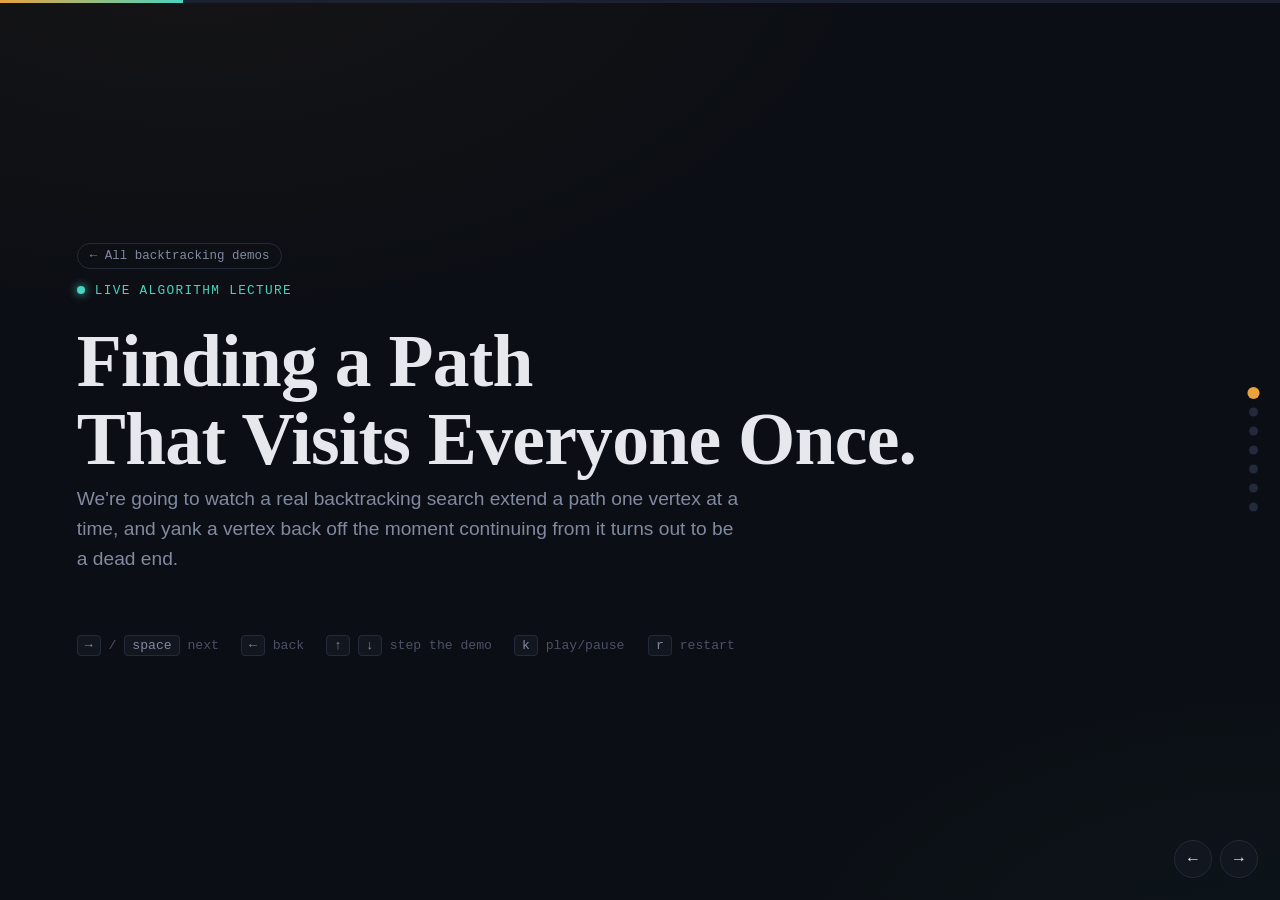
==== hamiltonian-path/index.html @ 995cb566 "first commit, backtracking algo" ====
<!DOCTYPE html>
<html lang="en">
<head>
<meta charset="UTF-8">
<meta name="viewport" content="width=device-width, initial-scale=1.0">
<title>Backtracking, Live &mdash; Hamiltonian Path</title>
<link rel="stylesheet" href="css/style.css">
</head>
<body>

<div class="reveal-deck">

  <!-- ============================================================== -->
  <section class="slide" id="slide-title">
    <a class="hub-link" href="../index.html">&larr; All backtracking demos</a>
    <div class="title-mark"><span class="dot"></span> LIVE ALGORITHM LECTURE</div>
    <h1 class="animate-in">Finding a Path<br>That Visits Everyone Once.</h1>
    <p class="lede animate-in">We're going to watch a real backtracking search extend a
      path one vertex at a time, and yank a vertex back off the moment continuing from it
      turns out to be a dead end.</p>
    <div class="title-hint animate-in">
      <span><kbd>&rarr;</kbd> / <kbd>space</kbd> next</span>
      <span><kbd>&larr;</kbd> back</span>
      <span><kbd>&uarr;</kbd> <kbd>&darr;</kbd> step the demo</span>
      <span><kbd>k</kbd> play/pause &nbsp; <kbd>r</kbd> restart</span>
    </div>
  </section>

  <!-- ============================================================== -->
  <section class="slide" id="slide-concept">
    <div class="slide-eyebrow">01 &middot; The idea</div>
    <h2>Extend the path. Undo the last step if stuck.</h2>
    <p class="lede">A Hamiltonian path visits every vertex in a graph exactly once. There's
      no shortcut rule like Sudoku's row/column/box check &mdash; the only way to know a
      partial path is doomed is to keep extending it until it provably can't reach
      the remaining vertices, then backtrack.</p>

    <div class="two-col slide-body">
      <div class="card animate-in">
        <h3>The three moves, again</h3>
        <p><strong>Choose</strong> an unvisited neighbor of the path's current last vertex.</p>
        <p><strong>Explore</strong> &mdash; recurse, assuming the path continues from there.</p>
        <p><strong>Un-choose</strong> &mdash; if every neighbor from here leads nowhere,
          remove the last vertex and let the caller try a different one.</p>
        <button class="reveal-toggle" data-reveal-toggle aria-expanded="false">Why can dead ends run so deep here?</button>
        <div class="reveal-content">Unlike Sudoku, there's no local constraint that
          instantly rules out most wrong guesses &mdash; a path can look perfectly fine
          for five, six, seven steps and only fail because the one remaining unvisited
          vertex has no edge back to where the path ended up.</div>
      </div>
      <div class="card animate-in">
        <h3>Path vs. cycle</h3>
        <p>This demo looks for a Hamiltonian <em>path</em> (start anywhere, end anywhere,
          visit every vertex once) rather than a Hamiltonian <em>cycle</em> (which must
          also return to the start). The backtracking shape is identical either way.</p>
        <button class="reveal-toggle" data-reveal-toggle aria-expanded="false">Is this problem easy to solve in general?</button>
        <div class="reveal-content">No &mdash; determining whether a Hamiltonian path
          exists at all is NP-complete. Backtracking is a correct way to find one when
          it exists, but there's no known algorithm that's fast on every graph.</div>
      </div>
    </div>
  </section>

  <!-- ============================================================== -->
  <section class="slide" id="slide-code">
    <div class="slide-eyebrow">02 &middot; The algorithm</div>
    <h2>Twelve lines, read top to bottom</h2>
    <p class="lede">This is the exact function the live demo executes &mdash; neighbors of
      the current last vertex are tried in ascending order, starting the path at vertex 0.</p>

    <div class="slide-body">
      <pre class="mini-code"><span class="tok-keyword">function</span> <span class="tok-function">solve</span>(path, depth) {
  <span class="tok-keyword">if</span> (path.length === n) <span class="tok-keyword">return</span> <span class="tok-keyword">true</span>; <span class="tok-comment">// visited all</span>
  <span class="tok-keyword">const</span> last = path[path.length - <span class="tok-number">1</span>];
  <span class="tok-keyword">for</span> (<span class="tok-keyword">const</span> next <span class="tok-keyword">of</span> neighbors(last)) {
    <span class="tok-keyword">if</span> (<span class="tok-function">isValid</span>(next, path)) {
      path.push(next);              <span class="tok-comment">// place</span>
      <span class="tok-keyword">if</span> (<span class="tok-function">solve</span>(path, depth + <span class="tok-number">1</span>)) <span class="tok-keyword">return</span> <span class="tok-keyword">true</span>;
      path.pop();                   <span class="tok-comment">// undo (backtrack)</span>
    }
  }
  <span class="tok-keyword">return</span> <span class="tok-keyword">false</span>;  <span class="tok-comment">// dead end, let caller backtrack</span>
}</pre>

      <div class="two-col">
        <div class="card animate-in">
          <h3>Base case (line 2)</h3>
          <p>Once the path's length equals the number of vertices, every vertex has been
            visited exactly once &mdash; the recursion unwinds with <code>true</code>.</p>
        </div>
        <div class="card animate-in">
          <h3>The recursive step (lines 4&ndash;9)</h3>
          <p><code>isValid</code> just means "not already on the path". A valid neighbor
            extends the path, then <code>solve()</code> recurses from that new last vertex.
            If that returns <code>false</code>, line 8 removes it before the loop tries
            the next neighbor.</p>
        </div>
      </div>
    </div>
  </section>

  <!-- ============================================================== -->
  <section class="slide" id="slide-tree-concept">
    <div class="slide-eyebrow">03 &middot; Seeing the recursion</div>
    <h2>Every call is a node. Every extension is an edge.</h2>
    <p class="lede">The recursion tree below is the entire call-stack history laid out at
      once, instead of only showing you the current top frame.</p>
    <div class="two-col slide-body">
      <div class="concept-tree-wrap animate-in">
        <svg viewBox="0 0 320 200" width="100%" height="220">
          <line class="edge" x1="160" y1="30" x2="90" y2="90"></line>
          <line class="edge" x1="160" y1="30" x2="230" y2="90"></line>
          <line class="edge" x1="90" y1="90" x2="50" y2="150"></line>
          <line class="edge" x1="90" y1="90" x2="130" y2="150"></line>
          <line class="edge" x1="230" y1="90" x2="270" y2="150"></line>
          <g class="node"><circle cx="160" cy="30" r="14"></circle><text x="160" y="34">0</text></g>
          <g class="node"><circle cx="90" cy="90" r="14"></circle><text x="90" y="94">&rarr;2</text></g>
          <g class="node"><circle cx="230" cy="90" r="14"></circle><text x="230" y="94">&rarr;4</text></g>
          <g class="node dead"><circle cx="50" cy="150" r="14"></circle><text x="50" y="154">dead</text></g>
          <g class="node ok"><circle cx="130" cy="150" r="14"></circle><text x="130" y="154">ok</text></g>
          <g class="node ok"><circle cx="270" cy="150" r="14"></circle><text x="270" y="154">ok</text></g>
        </svg>
      </div>
      <div class="card animate-in">
        <h3>Reading the tree</h3>
        <p><span style="color:var(--accent-red)">&#9679;</span> A red node extended the
          path to a vertex from which every remaining neighbor was either visited or led
          nowhere &mdash; a genuine dead end.</p>
        <p><span style="color:var(--accent-cyan)">&#9679;</span> A cyan node lies on the
          path that eventually visited every vertex.</p>
      </div>
    </div>
  </section>

  <!-- ============================================================== -->
  <section class="slide" id="slide-live-demo">
    <div class="demo-header">
      <div>
        <div class="slide-eyebrow">04 &middot; Live execution</div>
        <h2>Watch the path grow, one line at a time</h2>
      </div>
      <div class="demo-note" id="demo-note"></div>
    </div>

    <div class="demo-grid">
      <div class="panel panel-board" id="panel-board">
        <div class="panel-head"><span>Graph</span><span class="tag">live</span></div>
        <div class="panel-board-body"><svg id="demo-board"></svg></div>
      </div>

      <div class="panel panel-code">
        <div class="panel-head"><span>Executing Code</span><span class="tag" id="demo-step-counter">step 1 / 1</span></div>
        <div class="panel-code-body" id="demo-code"></div>
      </div>

      <div class="panel-inspect">
        <div class="panel-stack" id="panel-stack">
          <div class="panel-head"><span>Recursion Stack</span></div>
          <div class="stack-body" id="demo-stack"></div>
        </div>
        <div class="panel-variables">
          <div class="panel-head"><span>Variable Inspector</span></div>
          <div class="variables-body" id="demo-variables"></div>
        </div>
      </div>

      <div class="panel panel-tree">
        <div class="panel-head"><span>Recursion Tree</span><span class="tag">grows live as calls happen</span></div>
        <div class="tree-body"><svg id="demo-tree"></svg></div>
      </div>

      <div class="panel panel-ladder">
        <span class="panel-head" style="border:none;padding:0;">Depth</span>
        <div id="demo-ladder"></div>
      </div>

      <div class="panel transport">
        <div class="transport-buttons">
          <button class="tbtn" id="btn-restart" title="Restart (r)">&#8634; Restart</button>
          <button class="tbtn" id="btn-prev" title="Previous step">&#8592; Prev</button>
          <button class="tbtn" id="btn-play-pause" title="Play / Pause (k)">&#9654; Play</button>
          <button class="tbtn" id="btn-next" title="Next step">Next &#8594;</button>
        </div>
        <div class="scrub-wrap">
          <input type="range" id="step-scrubber" min="0" max="1" value="0" step="1">
        </div>
        <div class="speed-wrap">
          <span>Speed</span>
          <input type="range" id="speed-range" min="1" max="4" value="2" step="1">
          <span id="speed-label">Normal</span>
        </div>
      </div>
    </div>
  </section>

  <!-- ============================================================== -->
  <section class="slide" id="slide-recap">
    <div class="slide-eyebrow">05 &middot; Recap</div>
    <h2>What you just watched</h2>
    <p class="lede">Three ideas, all visible directly in the trace you just stepped through.</p>
    <div class="recap-grid slide-body">
      <div class="card animate-in">
        <div class="big">NP-complete</div>
        <h3>No shortcuts, in general</h3>
        <p>There's no known polynomial-time algorithm for this problem on arbitrary
          graphs &mdash; backtracking with pruning is a standard practical approach.</p>
      </div>
      <div class="card animate-in">
        <div class="big">17 backtracks</div>
        <h3>Real dead ends</h3>
        <p>This 7-vertex graph forces the naive ascending-neighbor search to retreat
          repeatedly before it finds the one path that reaches every vertex.</p>
      </div>
      <div class="card animate-in">
        <div class="big">undo &ne; restart</div>
        <h3>Backtracking's whole trick</h3>
        <p>Every red dead end popped exactly one vertex off the path and resumed &mdash;
          the rest of the path built so far was left untouched.</p>
      </div>
    </div>
  </section>

  <!-- ============================================================== -->
  <section class="slide" id="slide-end">
    <div class="slide-eyebrow">Fin</div>
    <h1>Go replay it.</h1>
    <p class="lede">Jump back to the live demo and scrub through the trace as many times as
      you'd like &mdash; try pausing right before a dead end and guessing which vertex the
      path can't recover from.</p>
    <div class="end-actions">
      <button class="tbtn" onclick="document.querySelector('.deck-dot:nth-child(5)').click()">&#8592; Back to live demo</button>
      <button class="tbtn" onclick="document.querySelector('.deck-dot:nth-child(1)').click()">&#8634; Restart deck</button>
    </div>
  </section>

</div>

<script src="js/tween.js"></script>
<script src="js/highlight.js"></script>
<script src="js/data.js"></script>
<script src="js/solver.js"></script>
<script src="js/visualizer.js"></script>
<script src="js/player.js"></script>
<script src="js/slides.js"></script>
<script src="js/main.js"></script>
</body>
</html>
---- hamiltonian-path/css/style.css ----
/* =========================================================================
   style.css
   Design language: "the debugger console" - this deck teaches backtracking
   by showing a live debugger-style trace of a real recursive solve, so the
   whole visual system borrows from IDE/debugger conventions (line gutters,
   breakpoint amber, call-stack rails) rather than generic slide-deck
   chrome. Signature element: the synchronized four-panel trace grid with
   its amber depth ladder, on slide 5.
   ========================================================================= */

:root {
  /* ---- palette --------------------------------------------------- */
  --bg-deep:      #0B0E14;
  --bg-panel:     #12161F;
  --bg-panel-alt: #161B26;
  --bg-raised:    #1B2130;
  --border:       #232A3B;
  --border-soft:  #1B2130;

  --text-primary: #E6E8EE;
  --text-dim:     #808AA0;
  --text-faint:   #4B5266;

  --accent-amber: #E8A33D;   /* focus / current depth / breakpoint */
  --accent-cyan:  #49D3C0;   /* success / solved path */
  --accent-red:   #E8637A;   /* backtrack / dead end */
  --accent-violet:#9C90F0;   /* given clues / secondary emphasis */

  --font-display: "Iowan Old Style", "Palatino Linotype", Palatino, Georgia, "Noto Serif", serif;
  --font-sans: ui-sans-serif, -apple-system, "Segoe UI", Roboto, "Helvetica Neue", Arial, sans-serif;
  --font-mono: ui-monospace, "Cascadia Code", "SF Mono", "JetBrains Mono", Consolas, "Liberation Mono", monospace;

  --radius: 8px;
  --radius-sm: 4px;
}

* { box-sizing: border-box; }

html, body {
  margin: 0;
  padding: 0;
  height: 100%;
  background: var(--bg-deep);
  color: var(--text-primary);
  font-family: var(--font-sans);
  overflow: hidden;
}

body {
  background-image:
    radial-gradient(1200px 700px at 15% -10%, rgba(232, 163, 61, 0.05), transparent 60%),
    radial-gradient(1000px 600px at 100% 110%, rgba(73, 211, 192, 0.04), transparent 60%);
}

::selection { background: rgba(232, 163, 61, 0.35); }

/* Respect reduced-motion preferences across the whole deck. */
@media (prefers-reduced-motion: reduce) {
  *, *::before, *::after { animation-duration: 0.001ms !important; transition-duration: 0.001ms !important; }
}

button { font-family: inherit; }

/* =========================================================================
   Slide deck chrome
   ========================================================================= */

.reveal-deck {
  position: relative;
  width: 100vw;
  height: 100vh;
}

.slide {
  position: absolute;
  inset: 0;
  display: none;
  flex-direction: column;
  padding: 5.5vh 6vw 6vh;
  opacity: 0;
  transform: translateX(24px);
  transition: opacity 0.45s ease, transform 0.45s ease;
}

.slide.active {
  display: flex;
  opacity: 1;
  transform: translateX(0);
}

.slide.prev { transform: translateX(-24px); }

.slide-eyebrow {
  font-family: var(--font-mono);
  letter-spacing: 0.14em;
  text-transform: uppercase;
  font-size: 0.72rem;
  color: var(--accent-amber);
  margin-bottom: 0.6rem;
}

.slide h1 {
  font-family: var(--font-display);
  font-weight: 600;
  font-size: clamp(2.1rem, 4.2vw, 3.4rem);
  margin: 0 0 0.4rem;
  letter-spacing: -0.01em;
  line-height: 1.05;
}

.slide h2 {
  font-family: var(--font-display);
  font-weight: 600;
  font-size: clamp(1.5rem, 2.6vw, 2.15rem);
  margin: 0 0 0.9rem;
  letter-spacing: -0.01em;
}

.slide .lede {
  font-size: clamp(1rem, 1.3vw, 1.2rem);
  color: var(--text-dim);
  max-width: 62ch;
  line-height: 1.55;
  margin: 0 0 1.6rem;
}

.slide-body {
  flex: 1;
  min-height: 0;
  display: flex;
  flex-direction: column;
}

/* Deck-wide fixed chrome */

.deck-progress {
  position: fixed;
  top: 0; left: 0; right: 0;
  height: 3px;
  background: var(--border-soft);
  z-index: 50;
}
.deck-progress-bar {
  height: 100%;
  background: linear-gradient(90deg, var(--accent-amber), var(--accent-cyan));
  transition: width 0.4s ease;
}

.deck-dots {
  position: fixed;
  right: 22px;
  top: 50%;
  transform: translateY(-50%);
  display: flex;
  flex-direction: column;
  gap: 10px;
  z-index: 50;
}
.deck-dot {
  width: 9px; height: 9px;
  border-radius: 50%;
  background: var(--border);
  border: none;
  cursor: pointer;
  padding: 0;
  transition: background 0.25s, transform 0.25s;
}
.deck-dot:hover { background: var(--text-dim); }
.deck-dot.active { background: var(--accent-amber); transform: scale(1.35); }

.deck-arrows {
  position: fixed;
  bottom: 22px;
  right: 22px;
  display: flex;
  gap: 8px;
  z-index: 50;
}
.deck-arrow {
  width: 38px; height: 38px;
  border-radius: 50%;
  border: 1px solid var(--border);
  background: var(--bg-panel);
  color: var(--text-primary);
  cursor: pointer;
  font-size: 1rem;
  display: flex; align-items: center; justify-content: center;
  transition: background 0.2s, border-color 0.2s, transform 0.15s;
}
.deck-arrow:hover { border-color: var(--accent-amber); transform: translateY(-1px); }
.deck-arrow:active { transform: translateY(0); }

/* =========================================================================
   Fragments / click-to-reveal
   ========================================================================= */

.fragment {
  opacity: 0;
  transform: translateY(10px);
  transition: opacity 0.5s ease, transform 0.5s ease;
}
.fragment.shown { opacity: 1; transform: translateY(0); }

.animate-in {
  opacity: 0;
  transform: translateY(14px);
  transition: opacity 0.5s ease, transform 0.5s ease;
}
.animate-in.animate-in-done { opacity: 1; transform: translateY(0); }

.reveal-toggle {
  display: inline-flex;
  align-items: center;
  gap: 8px;
  background: var(--bg-panel);
  border: 1px solid var(--border);
  color: var(--text-primary);
  font-family: var(--font-mono);
  font-size: 0.85rem;
  padding: 9px 14px;
  border-radius: var(--radius-sm);
  cursor: pointer;
  transition: border-color 0.2s;
}
.reveal-toggle::before {
  content: "+";
  color: var(--accent-amber);
  font-weight: 700;
  transition: transform 0.25s;
}
.reveal-toggle.open::before { content: "\2212"; }
.reveal-toggle:hover { border-color: var(--accent-amber); }

.reveal-content {
  max-height: 0;
  overflow: hidden;
  opacity: 0;
  transition: max-height 0.4s ease, opacity 0.3s ease, margin 0.4s ease;
  color: var(--text-dim);
  line-height: 1.6;
  font-size: 0.95rem;
}
.reveal-content.open {
  max-height: 260px;
  opacity: 1;
  margin-top: 10px;
}

/* =========================================================================
   Generic content widgets reused across explainer slides
   ========================================================================= */

.pill-row { display: flex; gap: 10px; flex-wrap: wrap; margin: 0.4rem 0 1.2rem; }
.pill {
  font-family: var(--font-mono);
  font-size: 0.78rem;
  padding: 5px 11px;
  border-radius: 999px;
  border: 1px solid var(--border);
  color: var(--text-dim);
}

.two-col {
  display: grid;
  grid-template-columns: 1fr 1fr;
  gap: 28px;
  flex: 1;
  min-height: 0;
}

.card {
  background: var(--bg-panel);
  border: 1px solid var(--border);
  border-radius: var(--radius);
  padding: 20px 22px;
}
.card h3 {
  margin: 0 0 8px;
  font-size: 1rem;
  font-family: var(--font-mono);
  color: var(--accent-amber);
  font-weight: 600;
}
.card p { color: var(--text-dim); line-height: 1.6; margin: 0 0 8px; font-size: 0.95rem; }

.mini-code {
  font-family: var(--font-mono);
  font-size: 0.85rem;
  background: var(--bg-deep);
  border: 1px solid var(--border);
  border-radius: var(--radius-sm);
  padding: 12px 14px;
  color: var(--text-primary);
  line-height: 1.7;
  overflow-x: auto;
}

/* Concept slide: tiny abstract recursion-tree sketch */
.concept-tree-wrap {
  display: flex;
  align-items: center;
  justify-content: center;
  background: var(--bg-panel);
  border: 1px solid var(--border);
  border-radius: var(--radius);
}
.concept-tree-wrap svg .node circle { fill: var(--bg-raised); stroke: var(--border); stroke-width: 1.5; }
.concept-tree-wrap svg .node text { fill: var(--text-dim); font-family: var(--font-mono); font-size: 9px; }
.concept-tree-wrap svg .node.ok circle { fill: rgba(73,211,192,0.18); stroke: var(--accent-cyan); }
.concept-tree-wrap svg .node.dead circle { fill: rgba(232,99,122,0.18); stroke: var(--accent-red); }
.concept-tree-wrap svg .edge { stroke: var(--border); stroke-width: 1.5; }

/* =========================================================================
   Title slide
   ========================================================================= */

#slide-title {
  justify-content: center;
  align-items: flex-start;
}
.title-mark {
  font-family: var(--font-mono);
  font-size: 0.8rem;
  color: var(--accent-cyan);
  letter-spacing: 0.1em;
  margin-bottom: 1.6rem;
  display: flex;
  align-items: center;
  gap: 10px;
}
.title-mark .dot { width: 8px; height: 8px; border-radius: 50%; background: var(--accent-cyan); box-shadow: 0 0 10px var(--accent-cyan); }
#slide-title h1 { font-size: clamp(2.6rem, 6vw, 4.6rem); }
#slide-title .lede { font-size: clamp(1.05rem, 1.5vw, 1.3rem); }
.title-hint {
  margin-top: 2.4rem;
  font-family: var(--font-mono);
  font-size: 0.82rem;
  color: var(--text-faint);
  display: flex;
  gap: 22px;
}
.title-hint kbd {
  background: var(--bg-panel);
  border: 1px solid var(--border);
  border-radius: 4px;
  padding: 2px 7px;
  font-family: var(--font-mono);
  color: var(--text-dim);
}
.title-board-peek { position: absolute; right: 7vw; top: 50%; transform: translateY(-50%); opacity: 0.9; }

/* =========================================================================
   LIVE DEMO SLIDE - the signature element
   ========================================================================= */

#slide-live-demo { padding-bottom: 3.4vh; }

.demo-header { display: flex; align-items: baseline; justify-content: space-between; margin-bottom: 0.7rem; }
.demo-header h2 { margin: 0; }
.demo-note {
  font-family: var(--font-mono);
  font-size: 0.88rem;
  color: var(--accent-amber);
  min-height: 1.3em;
}

.demo-grid {
  flex: 1;
  min-height: 0;
  display: grid;
  grid-template-columns: 340px 1fr 300px;
  grid-template-rows: 1fr auto auto;
  gap: 14px;
  grid-template-areas:
    "board code   inspect"
    "tree   tree   tree"
    "ladder transport transport";
}

.panel {
  background: var(--bg-panel);
  border: 1px solid var(--border);
  border-radius: var(--radius);
  display: flex;
  flex-direction: column;
  min-height: 0;
  overflow: hidden;
}
.panel-head {
  font-family: var(--font-mono);
  font-size: 0.7rem;
  letter-spacing: 0.08em;
  text-transform: uppercase;
  color: var(--text-dim);
  padding: 10px 14px;
  border-bottom: 1px solid var(--border-soft);
  display: flex;
  align-items: center;
  justify-content: space-between;
  flex-shrink: 0;
}
.panel-head .tag { color: var(--accent-amber); }

/* ---- board panel (graph view) ---- */
.panel-board { grid-area: board; transition: box-shadow 0.3s; }
.panel-board.flash-place { box-shadow: 0 0 0 2px var(--accent-amber) inset; }
.panel-board.flash-remove { box-shadow: 0 0 0 2px var(--accent-red) inset; }
.panel-board.flash-success { box-shadow: 0 0 22px 2px var(--accent-cyan) inset; }
.panel-board-body { flex: 1; display: flex; align-items: center; justify-content: center; padding: 12px; }

#demo-board { width: 100%; height: 100%; max-width: 320px; max-height: 320px; }

.graph-edge { stroke: var(--border); stroke-width: 1.6; transition: stroke 0.25s, stroke-width 0.25s; }
.graph-edge.edge-trying { stroke: var(--accent-amber); stroke-width: 2.2; stroke-dasharray: 4 3; }
.graph-edge.edge-invalid { stroke: var(--accent-red); }
.graph-edge.edge-on-path { stroke: var(--accent-cyan); stroke-width: 2.6; }
.graph-edge.edge-success { stroke: var(--accent-cyan); filter: drop-shadow(0 0 3px rgba(73,211,192,0.8)); }

.graph-node circle {
  fill: var(--bg-raised);
  stroke: var(--border);
  stroke-width: 2;
  transition: fill 0.28s, stroke 0.28s, r 0.2s;
}
.graph-node text {
  font-family: var(--font-mono);
  font-size: 10px;
  fill: var(--text-dim);
  text-anchor: middle;
  pointer-events: none;
}
.graph-node.node-start circle { stroke: var(--accent-violet); stroke-width: 2.5; }
.graph-node.node-visited circle { fill: rgba(73,211,192,0.16); stroke: var(--accent-cyan); }
.graph-node.node-visited text { fill: var(--text-primary); font-weight: 700; }
.graph-node.node-focus circle { stroke: var(--accent-amber); stroke-width: 3; }
.graph-node.node-place circle { animation: node-pop-in 0.34s cubic-bezier(.2,1.5,.4,1); }
.graph-node.node-remove circle { animation: node-pop-out 0.3s ease; }
.graph-node.node-deadend circle { animation: node-shake 0.35s; stroke: var(--accent-red); }
.graph-node.node-success circle { animation: node-glow 1.1s ease; }

@keyframes node-pop-in {
  0% { r: 6; opacity: 0.4; }
  60% { r: 17; }
  100% { r: 14; opacity: 1; }
}
@keyframes node-pop-out {
  0% { r: 14; }
  100% { r: 10; }
}
@keyframes node-shake {
  0%, 100% { transform: translateX(0); }
  25% { transform: translateX(-2px); }
  75% { transform: translateX(2px); }
}
@keyframes node-glow {
  0% { filter: drop-shadow(0 0 0 rgba(73,211,192,0)); }
  40% { filter: drop-shadow(0 0 8px rgba(73,211,192,0.9)); }
  100% { filter: drop-shadow(0 0 0 rgba(73,211,192,0)); }
}

/* ---- code panel ---- */
.panel-code { grid-area: code; }
.panel-code-body { flex: 1; overflow-y: auto; padding: 10px 0; }
.code-line {
  display: flex;
  gap: 14px;
  padding: 3px 16px;
  font-family: var(--font-mono);
  font-size: clamp(12px, 1.05vw, 14.5px);
  white-space: pre;
  border-left: 3px solid transparent;
  transition: background 0.25s, border-color 0.25s;
}
.code-line.active {
  background: rgba(232, 163, 61, 0.10);
  border-left-color: var(--accent-amber);
}
.code-gutter { color: var(--text-faint); width: 1.4em; text-align: right; flex-shrink: 0; user-select: none; }
.tok-keyword { color: #C792EA; }
.tok-string { color: var(--accent-cyan); }
.tok-number { color: var(--accent-amber); }
.tok-comment { color: var(--text-faint); font-style: italic; }
.tok-function { color: #82AAFF; }
.tok-ident { color: var(--text-primary); }
.tok-punct { color: var(--text-dim); }

/* ---- inspector column (stack + variables stacked) ---- */
.panel-inspect { grid-area: inspect; display: flex; flex-direction: column; gap: 14px; background: transparent; border: none; }
.panel-stack, .panel-variables { background: var(--bg-panel); border: 1px solid var(--border); border-radius: var(--radius); display: flex; flex-direction: column; flex: 1; min-height: 0; overflow: hidden; }

.stack-body { flex: 1; overflow-y: auto; padding: 10px; display: flex; flex-direction: column; gap: 6px; transition: box-shadow 0.3s; }
.stack-body.flash-deadend { box-shadow: 0 0 0 2px var(--accent-red) inset; }
.stack-frame {
  font-family: var(--font-mono);
  font-size: 0.78rem;
  background: var(--bg-raised);
  border: 1px solid var(--border-soft);
  border-radius: var(--radius-sm);
  padding: 6px 10px;
  display: flex;
  gap: 10px;
  align-items: center;
  animation: slide-up-in 0.25s ease;
}
.stack-frame.stack-top { border-color: var(--accent-amber); background: rgba(232,163,61,0.08); }
.stack-depth { color: var(--accent-amber); font-weight: 700; }
.stack-label { color: var(--text-dim); }
.stack-empty { color: var(--text-faint); font-family: var(--font-mono); font-size: 0.8rem; padding: 10px; }
@keyframes slide-up-in {
  from { transform: translateY(6px); opacity: 0; }
  to { transform: translateY(0); opacity: 1; }
}

.variables-body { padding: 10px 12px; display: flex; flex-direction: column; gap: 4px; overflow-y: auto; }
.var-row {
  display: flex;
  justify-content: space-between;
  font-family: var(--font-mono);
  font-size: 0.82rem;
  padding: 5px 6px;
  border-radius: var(--radius-sm);
  transition: background 0.2s;
}
.var-row:hover { background: var(--bg-raised); }
.var-key { color: var(--text-dim); }
.var-value { color: var(--text-primary); font-weight: 600; }
.var-value.var-event { color: var(--accent-cyan); font-weight: 500; text-transform: lowercase; }

/* ---- recursion tree (spans same row visually via being inline in code col on small screens; primary spot is a dedicated strip) ---- */
.panel-tree { grid-area: tree; max-height: 190px; }
.tree-body { flex: 1; overflow: auto; padding: 6px; }
#demo-tree { width: 100%; height: 100%; min-height: 150px; }
.tree-edge { stroke: var(--border); stroke-width: 1.4; }
.tree-node circle { stroke-width: 1.6; fill: var(--bg-raised); stroke: var(--border); transition: fill 0.3s, stroke 0.3s, r 0.2s; }
.tree-node text { font-family: var(--font-mono); font-size: 6.5px; fill: var(--text-dim); text-anchor: middle; }
.tree-node.tree-active circle { stroke: var(--accent-amber); }
.tree-node.tree-on-path circle { stroke: var(--accent-cyan); fill: rgba(73,211,192,0.12); }
.tree-node.tree-success circle { fill: var(--accent-cyan); stroke: var(--accent-cyan); }
.tree-node.tree-deadend circle { fill: rgba(232,99,122,0.25); stroke: var(--accent-red); }
.tree-node.tree-current circle { r: 12; filter: drop-shadow(0 0 4px rgba(232,163,61,0.7)); }

/* ---- depth ladder ---- */
.panel-ladder { grid-area: ladder; flex-direction: row; align-items: center; padding: 10px 14px; gap: 12px; }
.ladder-track { display: flex; gap: 3px; align-items: flex-end; }
.ladder-rung { width: 6px; height: 16px; background: var(--border-soft); border-radius: 2px; transition: background 0.2s, height 0.2s; }
.ladder-rung.ladder-passed { background: var(--border); }
.ladder-rung.ladder-active { background: var(--accent-amber); height: 22px; box-shadow: 0 0 6px rgba(232,163,61,0.7); }
.ladder-label { font-family: var(--font-mono); font-size: 0.78rem; color: var(--accent-amber); white-space: nowrap; }

/* ---- transport controls ---- */
.transport { grid-area: transport; flex-direction: row; align-items: center; gap: 16px; padding: 10px 16px; background: var(--bg-panel-alt); }
.transport-buttons { display: flex; gap: 8px; }
.tbtn {
  font-family: var(--font-mono);
  font-size: 0.82rem;
  background: var(--bg-raised);
  border: 1px solid var(--border);
  color: var(--text-primary);
  padding: 8px 14px;
  border-radius: var(--radius-sm);
  cursor: pointer;
  transition: border-color 0.2s, transform 0.1s, background 0.2s;
}
.tbtn:hover:not(:disabled) { border-color: var(--accent-amber); }
.tbtn:active:not(:disabled) { transform: scale(0.96); }
.tbtn:disabled { opacity: 0.35; cursor: not-allowed; }
.tbtn.is-playing { border-color: var(--accent-cyan); color: var(--accent-cyan); }

.step-counter { font-family: var(--font-mono); font-size: 0.8rem; color: var(--text-dim); min-width: 92px; }

.scrub-wrap { flex: 1; display: flex; align-items: center; gap: 10px; }
#step-scrubber { flex: 1; accent-color: var(--accent-amber); }

.speed-wrap { display: flex; align-items: center; gap: 8px; font-family: var(--font-mono); font-size: 0.78rem; color: var(--text-dim); }
#speed-range { accent-color: var(--accent-amber); }
#speed-label { width: 68px; }

/* =========================================================================
   Recap slide
   ========================================================================= */
.recap-grid { display: grid; grid-template-columns: repeat(3, 1fr); gap: 18px; }
.recap-grid .card .big { font-family: var(--font-mono); color: var(--accent-cyan); font-size: 1.6rem; font-weight: 700; }

.end-actions { display: flex; gap: 14px; margin-top: 1.4rem; }
.end-actions .tbtn { padding: 10px 18px; font-size: 0.85rem; }

/* =========================================================================
   Responsive: laptop / tablet / narrower projectors
   ========================================================================= */

@media (max-width: 1180px) {
  .demo-grid {
    grid-template-columns: 300px 1fr 260px;
  }
  .two-col { grid-template-columns: 1fr; }
}

@media (max-width: 900px) {
  .deck-dots, .deck-arrows { display: none; }
  .slide { padding: 4vh 5vw 4vh; }
  .demo-grid {
    grid-template-columns: 1fr 1fr;
    grid-template-rows: auto auto auto auto auto;
    grid-template-areas:
      "board inspect"
      "code code"
      "tree tree"
      "ladder ladder"
      "transport transport";
  }
  .panel-tree { grid-column: auto; max-height: 220px; }
  .recap-grid { grid-template-columns: 1fr; }
  .transport { flex-wrap: wrap; }
}

/* 1920x1080 projector: give the demo grid more breathing room */
@media (min-width: 1700px) {
  .demo-grid { grid-template-columns: 400px 1fr 340px; gap: 18px; }
  .slide { padding: 6vh 7vw 6vh; }
}

/* ---- link back to the suite hub (added when nested under backtracking-suite/) ---- */
.hub-link {
  display: inline-block;
  font-family: var(--font-mono);
  font-size: 0.78rem;
  color: var(--text-dim);
  text-decoration: none;
  border: 1px solid var(--border);
  border-radius: 999px;
  padding: 5px 12px;
  margin-bottom: 14px;
  transition: border-color 0.2s, color 0.2s;
}
.hub-link:hover { border-color: var(--accent-amber); color: var(--accent-amber); }
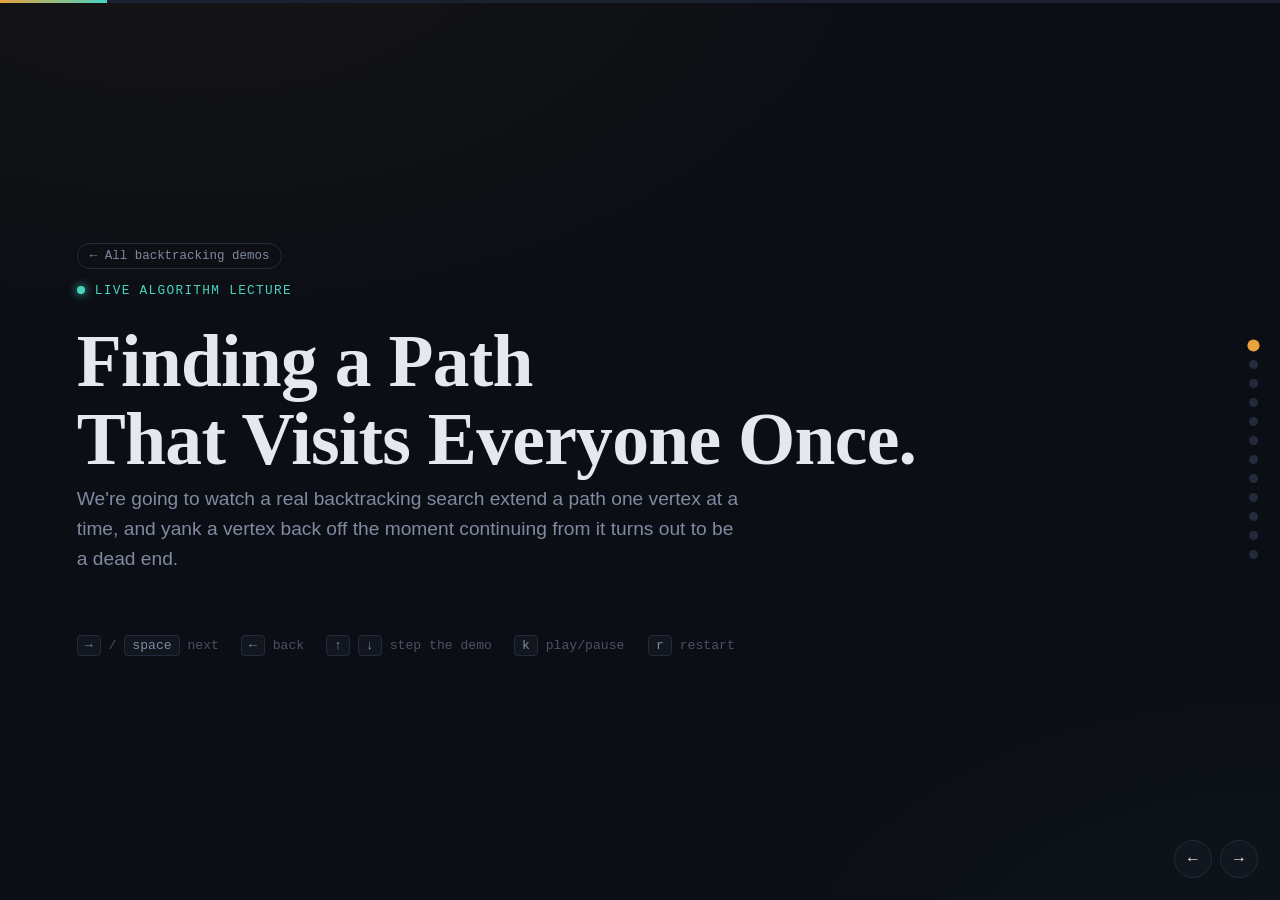
==== commit fce650ca: "UPDATES" ====
--- a/hamiltonian-path/index.html
+++ b/hamiltonian-path/index.html
@@ -62,8 +62,45 @@
   </section>
 
   <!-- ============================================================== -->
+  <section class="slide" id="slide-brute-force">
+    <div class="slide-eyebrow">02 &middot; Why not brute force?</div>
+    <h2>The obvious approach, first</h2>
+    <p class="lede">Before backtracking, it's worth seeing the approach it replaces:
+      generate every possible ordering of the vertices, then check whether consecutive
+      vertices in that ordering are actually connected by an edge.</p>
+
+    <div class="two-col slide-body">
+      <div class="card animate-in">
+        <h3>Generate &amp; test</h3>
+        <p>List every permutation of the n vertices, then walk each one checking whether
+          every consecutive pair is joined by an edge in the graph. If any pair isn't
+          connected, discard that entire ordering and move to the next permutation.</p>
+        <button class="reveal-toggle" data-reveal-toggle aria-expanded="false">How many permutations is that, really?</button>
+        <div class="reveal-content">This graph has 7 vertices, so brute force would
+          consider up to 7! = 5,040 orderings (or 6! = 720 if the start vertex is fixed, as
+          it is here) before checking a single edge. On a 20-vertex graph that same idea
+          means roughly 19! &asymp; 1.2 &times; 10<sup>17</sup> orderings &mdash; this is where
+          the two approaches' practical difference becomes enormous.</div>
+      </div>
+      <div class="card animate-in">
+        <h3>What backtracking changes</h3>
+        <p>Instead of building a full ordering and checking it once at the end,
+          backtracking checks for an edge the moment it tries to extend the path to a new
+          vertex. An extension that isn't actually connected is never explored further
+          &mdash; no time is spent completing an ordering that was already impossible after
+          its second step.</p>
+        <button class="reveal-toggle" data-reveal-toggle aria-expanded="false">So is backtracking a different algorithm?</button>
+        <div class="reveal-content">Not really &mdash; it's the same generate-and-test idea,
+          just interleaved with validation instead of run afterward. That's the entire
+          trick: it turns "check every finished ordering" into "check one edge at a time
+          and abandon impossible paths immediately."</div>
+      </div>
+    </div>
+  </section>
+
+  <!-- ============================================================== -->
   <section class="slide" id="slide-code">
-    <div class="slide-eyebrow">02 &middot; The algorithm</div>
+    <div class="slide-eyebrow">03 &middot; The algorithm</div>
     <h2>Twelve lines, read top to bottom</h2>
     <p class="lede">This is the exact function the live demo executes &mdash; neighbors of
       the current last vertex are tried in ascending order, starting the path at vertex 0.</p>
@@ -101,7 +138,7 @@
 
   <!-- ============================================================== -->
   <section class="slide" id="slide-tree-concept">
-    <div class="slide-eyebrow">03 &middot; Seeing the recursion</div>
+    <div class="slide-eyebrow">04 &middot; Seeing the recursion</div>
     <h2>Every call is a node. Every extension is an edge.</h2>
     <p class="lede">The recursion tree below is the entire call-stack history laid out at
       once, instead of only showing you the current top frame.</p>
@@ -136,7 +173,7 @@
   <section class="slide" id="slide-live-demo">
     <div class="demo-header">
       <div>
-        <div class="slide-eyebrow">04 &middot; Live execution</div>
+        <div class="slide-eyebrow">05 &middot; Live execution</div>
         <h2>Watch the path grow, one line at a time</h2>
       </div>
       <div class="demo-note" id="demo-note"></div>
@@ -194,8 +231,105 @@
   </section>
 
   <!-- ============================================================== -->
+  <section class="slide" id="slide-complexity">
+    <div class="slide-eyebrow">06 &middot; Complexity &amp; trade-offs</div>
+    <h2>What backtracking actually buys you</h2>
+    <p class="lede">n is the number of vertices (7 here). Both approaches share the same
+      worst-case bound &mdash; there's no local rule here (unlike Sudoku's row/column/box
+      check) to prune most branches early, so the gap between them is smaller than in the
+      other two demos, but backtracking still avoids fully building orderings that fail early.</p>
+
+    <div class="two-col slide-body">
+      <div class="card animate-in">
+        <h3>Time &amp; space</h3>
+        <table class="complexity-table">
+          <tr><th>Metric</th><th>Brute force</th><th>Backtracking</th></tr>
+          <tr><td class="metric">Best case</td><td>&Omega;(n!) &mdash; still generates every ordering</td><td>O(n) &mdash; a valid path found on the very first attempt at each step</td></tr>
+          <tr><td class="metric">Worst case</td><td>O(n!&middot;n) &mdash; generate, then validate each ordering</td><td>O(n!) &mdash; same bound, pruned as soon as an edge is missing</td></tr>
+          <tr><td class="metric">Space</td><td>O(n) per candidate ordering held</td><td>O(n) recursion depth + the path/visited arrays</td></tr>
+        </table>
+        <p style="margin-top:10px;">On this graph: brute force checks up to 6! = 720
+          orderings (start fixed); the live demo you ran needed 199 steps.</p>
+      </div>
+      <div class="card animate-in">
+        <h3>Advantages &amp; disadvantages</h3>
+        <ul class="pro-con-list pros">
+          <li>Abandons an ordering the instant an edge is missing, instead of building it fully first</li>
+          <li>Simple and general &mdash; works on any graph, directed or undirected, without modification</li>
+          <li>Complete: guaranteed to find a Hamiltonian path if one exists</li>
+          <li>Extends naturally to Hamiltonian cycles by requiring a final edge back to the start</li>
+        </ul>
+        <ul class="pro-con-list cons" style="margin-top:10px;">
+          <li>Worst-case time is factorial &mdash; the worst family of problems in this entire deck</li>
+          <li>No cheap local constraint (like Sudoku's row/box rule) to prune most branches early</li>
+          <li>Sparse, tricky graphs can force deep backtracking with little advance warning</li>
+        </ul>
+      </div>
+    </div>
+  </section>
+
+  <!-- ============================================================== -->
+  <section class="slide" id="slide-alternatives">
+    <div class="slide-eyebrow">07 &middot; Alternative approaches</div>
+    <h2>Smarter than plain backtracking</h2>
+    <p class="lede">Two techniques that push past factorial-time backtracking, at the cost
+      of memory or of a strict worst-case guarantee.</p>
+
+    <div class="two-col slide-body">
+      <div class="card animate-in">
+        <h3>Bitmask dynamic programming</h3>
+        <p>Represent "which vertices have been visited" as a bitmask, and let
+          <code>dp[mask][v]</code> mean "a path visiting exactly the vertices in mask,
+          ending at v, exists." Building this table bottom-up costs
+          O(2<sup>n</sup>&middot;n) time and O(2<sup>n</sup>&middot;n) space &mdash; still
+          exponential, but a dramatic improvement over O(n!) for moderate n (this is the
+          same Held&ndash;Karp idea used for the Traveling Salesman Problem).</p>
+        <button class="reveal-toggle" data-reveal-toggle aria-expanded="false">Why trade time for memory here?</button>
+        <div class="reveal-content">2<sup>n</sup>&middot;n grows far slower than n! &mdash;
+          for n = 20, n! is about 2.4 &times; 10<sup>18</sup> while 2<sup>n</sup>&middot;n is
+          about 2 &times; 10<sup>7</sup>. The DP table does use real memory, which is why
+          this approach stops being practical once n gets into the high 20s or 30s.</div>
+      </div>
+      <div class="card animate-in">
+        <h3>Branch and bound</h3>
+        <p>Keep backtracking's exact search structure, but add a bounding check before
+          recursing: for instance, verify the remaining unvisited vertices are still
+          reachable from the current position at all, or that no unvisited vertex has
+          become totally cut off. Branches that fail the check are skipped without ever
+          being explored &mdash; the worst-case bound is unchanged, but many real graphs see
+          a large chunk of the search tree pruned away.</p>
+      </div>
+    </div>
+  </section>
+
+  <!-- ============================================================== -->
+  <section class="slide" id="slide-applications">
+    <div class="slide-eyebrow">08 &middot; Real-world applications</div>
+    <h2>The same shape shows up outside graphs</h2>
+    <p class="lede">"Visit everything exactly once, following only the connections that
+      actually exist" turns out to describe quite a few practical problems.</p>
+
+    <div class="two-col slide-body">
+      <div class="card animate-in">
+        <h3>Task sequencing</h3>
+        <p>When tasks (or job-shop operations, or DNA fragments in sequencing-by-
+          hybridization) must each be performed exactly once and only certain orderings are
+          physically or logically valid, finding a feasible full sequence is exactly a
+          Hamiltonian path search over a graph of "can follow" relationships.</p>
+      </div>
+      <div class="card animate-in">
+        <h3>Network traversal</h3>
+        <p>Inspection routes, certain vehicle-routing variants, and network-testing
+          procedures that need to visit every node in a network exactly once (rather than
+          find the shortest tour, which is the related Traveling Salesman Problem) reduce
+          directly to Hamiltonian path search over the network's connectivity graph.</p>
+      </div>
+    </div>
+  </section>
+
+  <!-- ============================================================== -->
   <section class="slide" id="slide-recap">
-    <div class="slide-eyebrow">05 &middot; Recap</div>
+    <div class="slide-eyebrow">09 &middot; Recap</div>
     <h2>What you just watched</h2>
     <p class="lede">Three ideas, all visible directly in the trace you just stepped through.</p>
     <div class="recap-grid slide-body">
@@ -218,6 +352,21 @@
           the rest of the path built so far was left untouched.</p>
       </div>
     </div>
+  </section>
+
+  <!-- ============================================================== -->
+  <section class="slide" id="slide-references">
+    <div class="slide-eyebrow">10 &middot; References</div>
+    <h2>For further reading</h2>
+    <p class="lede">Where the ideas on this deck's slides come from, for anyone who wants
+      to go deeper.</p>
+    <ul class="ref-list slide-body">
+      <li>Held, M. &amp; Karp, R. (1962) &mdash; <a href="https://en.wikipedia.org/wiki/Held%E2%80%93Karp_algorithm" target="_blank" rel="noopener">A Dynamic Programming Approach to Sequencing Problems</a> &mdash; the bitmask-DP technique discussed on the alternatives slide.</li>
+      <li>Wikipedia &mdash; <a href="https://en.wikipedia.org/wiki/Hamiltonian_path_problem" target="_blank" rel="noopener">Hamiltonian path problem</a> &mdash; definitions, complexity, and known special cases.</li>
+      <li>Garey, M. &amp; Johnson, D. &mdash; <em>Computers and Intractability</em> &mdash; the standard reference establishing NP-completeness for this problem.</li>
+      <li>Wikipedia &mdash; <a href="https://en.wikipedia.org/wiki/Branch_and_bound" target="_blank" rel="noopener">Branch and bound</a> &mdash; general technique behind the pruning alternative.</li>
+      <li>Wikipedia &mdash; <a href="https://en.wikipedia.org/wiki/Travelling_salesman_problem" target="_blank" rel="noopener">Traveling Salesman Problem</a> &mdash; the closely related "shortest tour" variant mentioned on the applications slide.</li>
+    </ul>
   </section>
 
   <!-- ============================================================== -->
@@ -228,7 +377,7 @@
       you'd like &mdash; try pausing right before a dead end and guessing which vertex the
       path can't recover from.</p>
     <div class="end-actions">
-      <button class="tbtn" onclick="document.querySelector('.deck-dot:nth-child(5)').click()">&#8592; Back to live demo</button>
+      <button class="tbtn" onclick="document.querySelector('.deck-dot:nth-child(6)').click()">&#8592; Back to live demo</button>
       <button class="tbtn" onclick="document.querySelector('.deck-dot:nth-child(1)').click()">&#8634; Restart deck</button>
     </div>
   </section>
--- a/hamiltonian-path/css/style.css
+++ b/hamiltonian-path/css/style.css
@@ -634,3 +634,30 @@
 }
 .hub-link:hover { border-color: var(--accent-amber); color: var(--accent-amber); }
 
+
+/* =========================================================================
+   New slide content types: complexity table, pro/con lists, references list
+   (added for the brute-force/complexity/alternatives/applications/
+   references slides).
+   ========================================================================= */
+
+.complexity-table { width: 100%; border-collapse: collapse; font-family: var(--font-mono); font-size: 0.82rem; }
+.complexity-table th, .complexity-table td { border: 1px solid var(--border); padding: 8px 10px; text-align: left; vertical-align: top; line-height: 1.5; }
+.complexity-table th { color: var(--accent-amber); font-weight: 600; background: var(--bg-panel-alt); font-size: 0.78rem; }
+.complexity-table td.metric { color: var(--text-dim); white-space: nowrap; }
+
+.pro-con-list { list-style: none; margin: 0; padding: 0; display: flex; flex-direction: column; gap: 7px; }
+.pro-con-list li { font-size: 0.88rem; color: var(--text-dim); padding-left: 1.3em; position: relative; line-height: 1.5; }
+.pro-con-list.pros li::before { content: "+"; color: var(--accent-cyan); position: absolute; left: 0; font-weight: 700; }
+.pro-con-list.cons li::before { content: "\2212"; color: var(--accent-red); position: absolute; left: 0; font-weight: 700; }
+
+.ref-list { list-style: none; margin: 0; padding: 0; display: flex; flex-direction: column; gap: 12px; }
+.ref-list li { font-size: 0.9rem; color: var(--text-dim); line-height: 1.55; padding-left: 1.3em; position: relative; }
+.ref-list li::before { content: "\2192"; position: absolute; left: 0; color: var(--accent-amber); }
+.ref-list a { color: var(--accent-cyan); text-decoration: none; border-bottom: 1px dotted var(--accent-cyan); }
+.ref-list a:hover { color: var(--text-primary); border-color: var(--text-primary); }
+
+.rule-list { display: flex; flex-direction: column; gap: 8px; margin-top: 8px; }
+.rule-item { display: flex; gap: 10px; align-items: baseline; font-size: 0.86rem; }
+.rule-name { font-family: var(--font-mono); color: var(--accent-violet); font-weight: 700; min-width: 108px; flex-shrink: 0; }
+.rule-desc { color: var(--text-dim); line-height: 1.5; }
